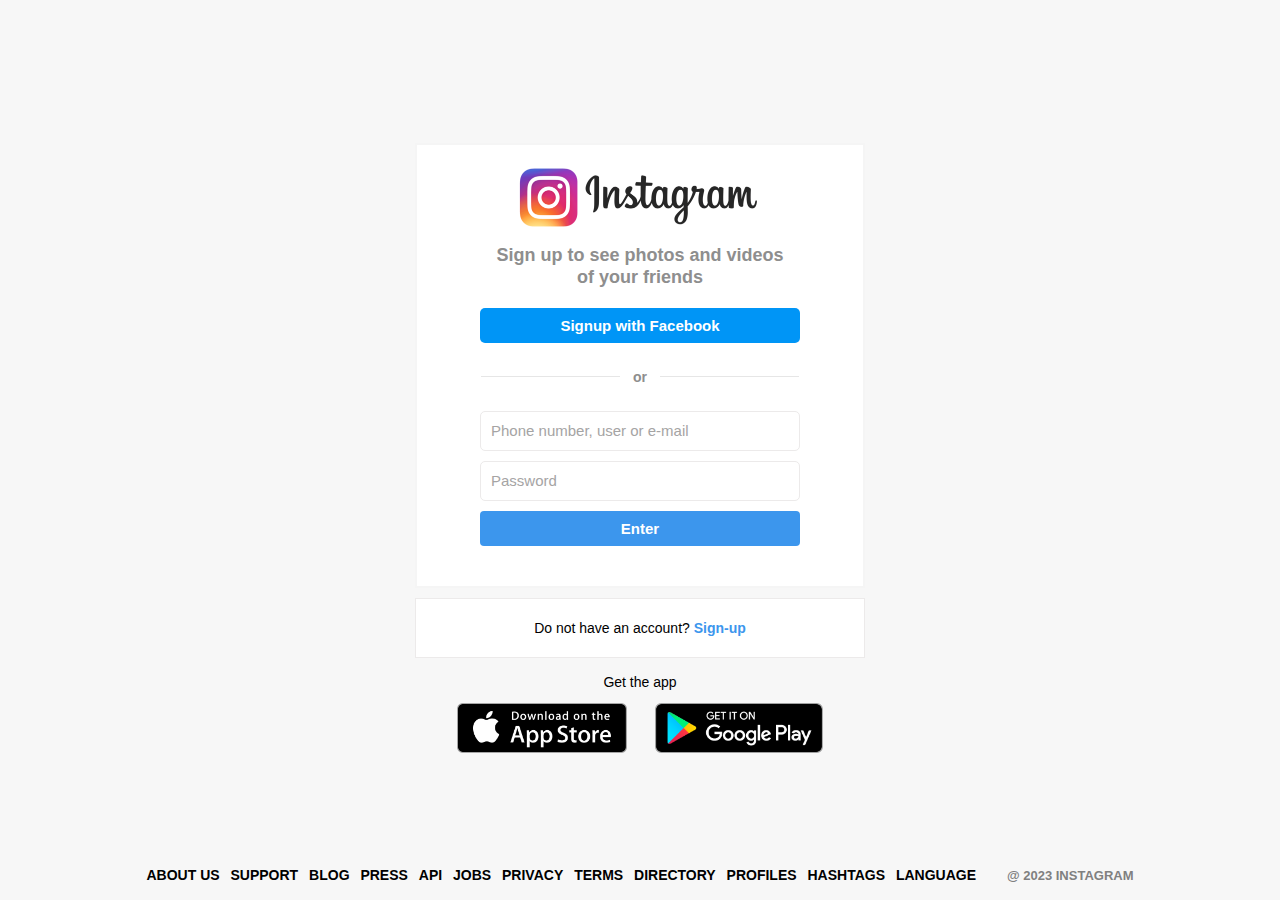
==== signup.html @ 2af58a7b "divisor signup" ====
<!DOCTYPE html>
<html lang="pt-br">
<head>
    <meta charset="UTF-8">
    <meta name="viewport" content="width=device-width, initial-scale=1.0">
    <link rel="stylesheet" href="styles.css">
    <title>Instagram Recreate-SignUp</title>
</head>
<body>
    
    <div class="wrapper">
        <div class="container-signup">
            <div class="column right">
                <div class="login-pannel">
                    <div class="logo">
                        <img class="logo-img"  src="images/logo.png" alt="">
                    </div>

                    <div class="message">
                        <span>Sign up to see photos and videos of your friends</span>
                    </div>

                    <button class="face-button">
                        Signup with Facebook
                    </button>

                    <div class="divisor-container">
                        <div class="line"></div>
                        <div class="divisor-tag">or</div>
                        <div class="line"></div>
                    </div>

                    <form>
                        <input placeholder="Phone number, user or e-mail" type="text" name="username">
                        <input placeholder="Password" type="text" name="password">
                        <input type="submit" value="Enter">
                    </form>
                </div>

                <div class="infobox">
                    <p>Do not have an account? <a href="#">Sign-up</a> </p>
                </div>

                <div class="app-panel">
                    Get the app
                    <div class="app-buttons">
                        <a href="https://apps.apple.com/br/app/instagram/id389801252" target="_blank" rel="external">
                            <img src="images/appstore.png" alt="AppStore">
                        </a>
                        <a href="https://play.google.com/store/apps/details?id=com.instagram.android&hl=pt_BR" target="_blank" rel="external">
                            <img src="images/googleplay.png" alt="GooglePlay">
                        </a>
                    </div>
                </div>
            </div>
        </div>

        <footer>
            <div>
                <a href="#">About us</a>
                <a href="#">Support</a>
                <a href="#">Blog</a>
                <a href="#">Press</a>
                <a href="#">API</a>
                <a href="#">Jobs</a>
                <a href="#">Privacy</a>
                <a href="#">Terms</a>
                <a href="#">Directory</a>
                <a href="#">Profiles</a>
                <a href="#">Hashtags</a>
                <a href="#">Language</a>

                <div class="text-small">
                    @ 2023 Instagram
                </div>
            </div>
        </footer>

    </div>

</body>
</html>
---- styles.css ----
*{
    margin: 0;
    outline: 0;
    box-sizing: border-box;
}

a{
    color: #3c96ed;
    text-decoration: none;
}

body{
    background-color: #f7f7f7;
    height: 100%;
    width: 100%;
    margin: 0;
    padding: 0;
    font-family: Arial, Helvetica, sans-serif;
    font-size: 14px;
    line-height: 18px;
}

.wrapper{
    height: 100vh;
}

.container{
    margin: 0 auto;
    min-height: 100%;
    width: 850px;
    display: flex;
    align-items: center;
}

.column{
    flex-grow: 1;
    width: 50%;
}

.left{
    background-image: url("images/299-2998371_iphone-instagram-png-transparent-png.png");
    background-size: 650px;
    background-repeat: no-repeat;
    background-position: center;
    height: 550px;
    margin-bottom: 50px;
}


.login-pannel{
    background-color: #FFF;
    border: 2px solid whitesmoke;
    text-align: center;
    padding-top: 20px;
    padding-bottom: 30px;
}

form{
    display:flex;
    flex-direction: column;
    align-items: center;
    justify-content: center;
}

input[type="password"], input[type="text"]{
    background-color: white;
    border: 1px solid rgb(236, 234, 234);
    height: 40px;
    border-radius: 5px;
    margin-top: 10px;
    padding: 10px;
    font-size: 15px;
    width: 320px;
    color: black;
}

input[type="password"]::placeholder,input[type="text"]::placeholder{
    color: rgb(165, 164, 164);
}

input[type="password"]:focus,input[type="text"]:focus{
    border: 1px solid #a1a1a1;
}

.logo-img{
    width: 250px;
}

input[type="submit"]{
    width: 320px;
    margin-top: 10px;
    height: 35px;
    border: 0;
    background-color: #3c96ed;
    border-radius: 4px;
    font-size: 15px;
    margin-bottom: 10px;
    font-weight: bold;
    color: white;
    cursor: pointer;
}

.infobox{
    background-color: #FFF;
    height: 60px;
    border: 1px solid rgb(236, 234, 234);
    margin: 10px auto 0;
    display: flex;
    justify-content: center;
    align-items: center;
}

.infobox p{
    user-select: none;
}

.infobox p a{
    font-weight: bold;
    user-select: none;
}

.app-panel{
    margin-top: 15px;
    text-align: center;
}

.app-buttons{
    margin-top: 12px;
}

.app-buttons img{
    height: 50px;
    padding: 0 12px;
}

footer{
    display: flex;
    justify-content: center;
    align-items: center;
    height: 50px;
    text-align: center;
    margin-top: -50px;
}

footer a{
    color: black;
    text-transform: uppercase;
    font-weight: bold;
    margin-right: 7px;
}

.text-small{
    font-size: 13px;
    font-weight: bold;
    color: grey;
    text-transform: uppercase;
    padding-left: 20px;
    display: inline-block;
}

.container-signup{
    margin: 0 auto;
    min-height: 100%;
    max-width: 450px;
    display: flex;
    align-items: center;
}

.message{
    margin: 10px 70px;
}

.message span{
    text-align: center;
    font-size: 18px;
    font-weight: bold;
    line-height: 22px;
    color: #8e8e8e;
}

.face-button{
    width: 320px;
    margin: 10px 0;
    height: 35px;
    background-color: #0095f6;
    color: white;
    border: 0;
    border-radius: 5px;
    font-size: 15px;
    cursor: pointer;
    font-weight: bold;
}

.divisor-container{
    display: flex;
    justify-content: center;
    align-items: center;
    margin: 15px 0;
}

.line{
    height: 1px;
    background: #e6e6e6;
    width: 31%;
}

.divisor-tag{
    font-weight: bold;
    margin: 0 3%;
    color: #8e8e8e;
}
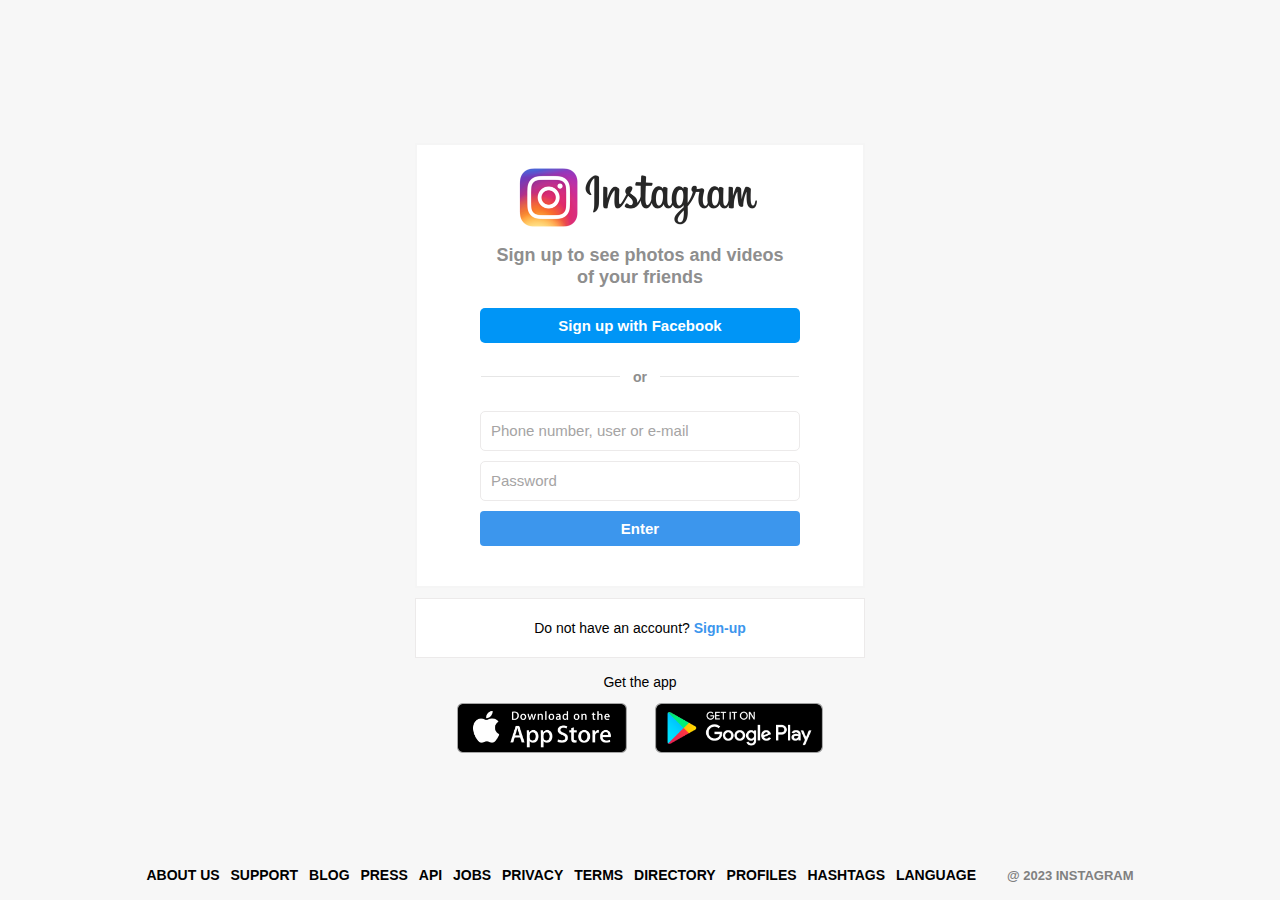
==== commit 948b830d: "sign up fix" ====
--- a/signup.html
+++ b/signup.html
@@ -21,7 +21,7 @@
                     </div>
 
                     <button class="face-button">
-                        Signup with Facebook
+                        Sign up with Facebook
                     </button>
 
                     <div class="divisor-container">
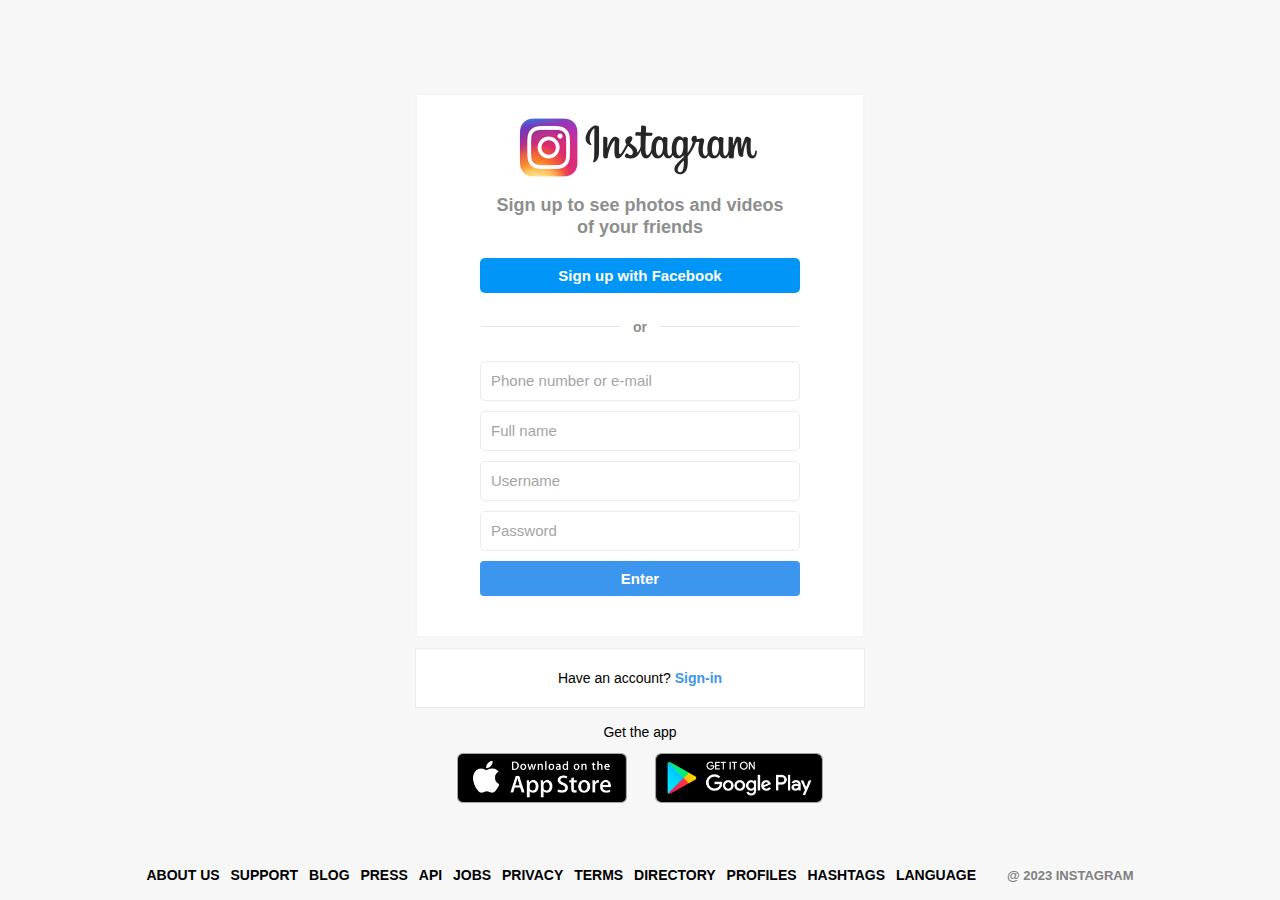
==== commit 97dfae97: "sign up fix and sign in inputs" ====
--- a/signup.html
+++ b/signup.html
@@ -31,14 +31,16 @@
                     </div>
 
                     <form>
-                        <input placeholder="Phone number, user or e-mail" type="text" name="username">
+                        <input placeholder="Phone number or e-mail" type="text" name="e-mail">
+                        <input placeholder="Full name" type="text" name="full-name">
+                        <input placeholder="Username" type="text" name="username">
                         <input placeholder="Password" type="text" name="password">
                         <input type="submit" value="Enter">
                     </form>
                 </div>
 
                 <div class="infobox">
-                    <p>Do not have an account? <a href="#">Sign-up</a> </p>
+                    <p>Have an account? <a href="index.html">Sign-in</a> </p>
                 </div>
 
                 <div class="app-panel">
